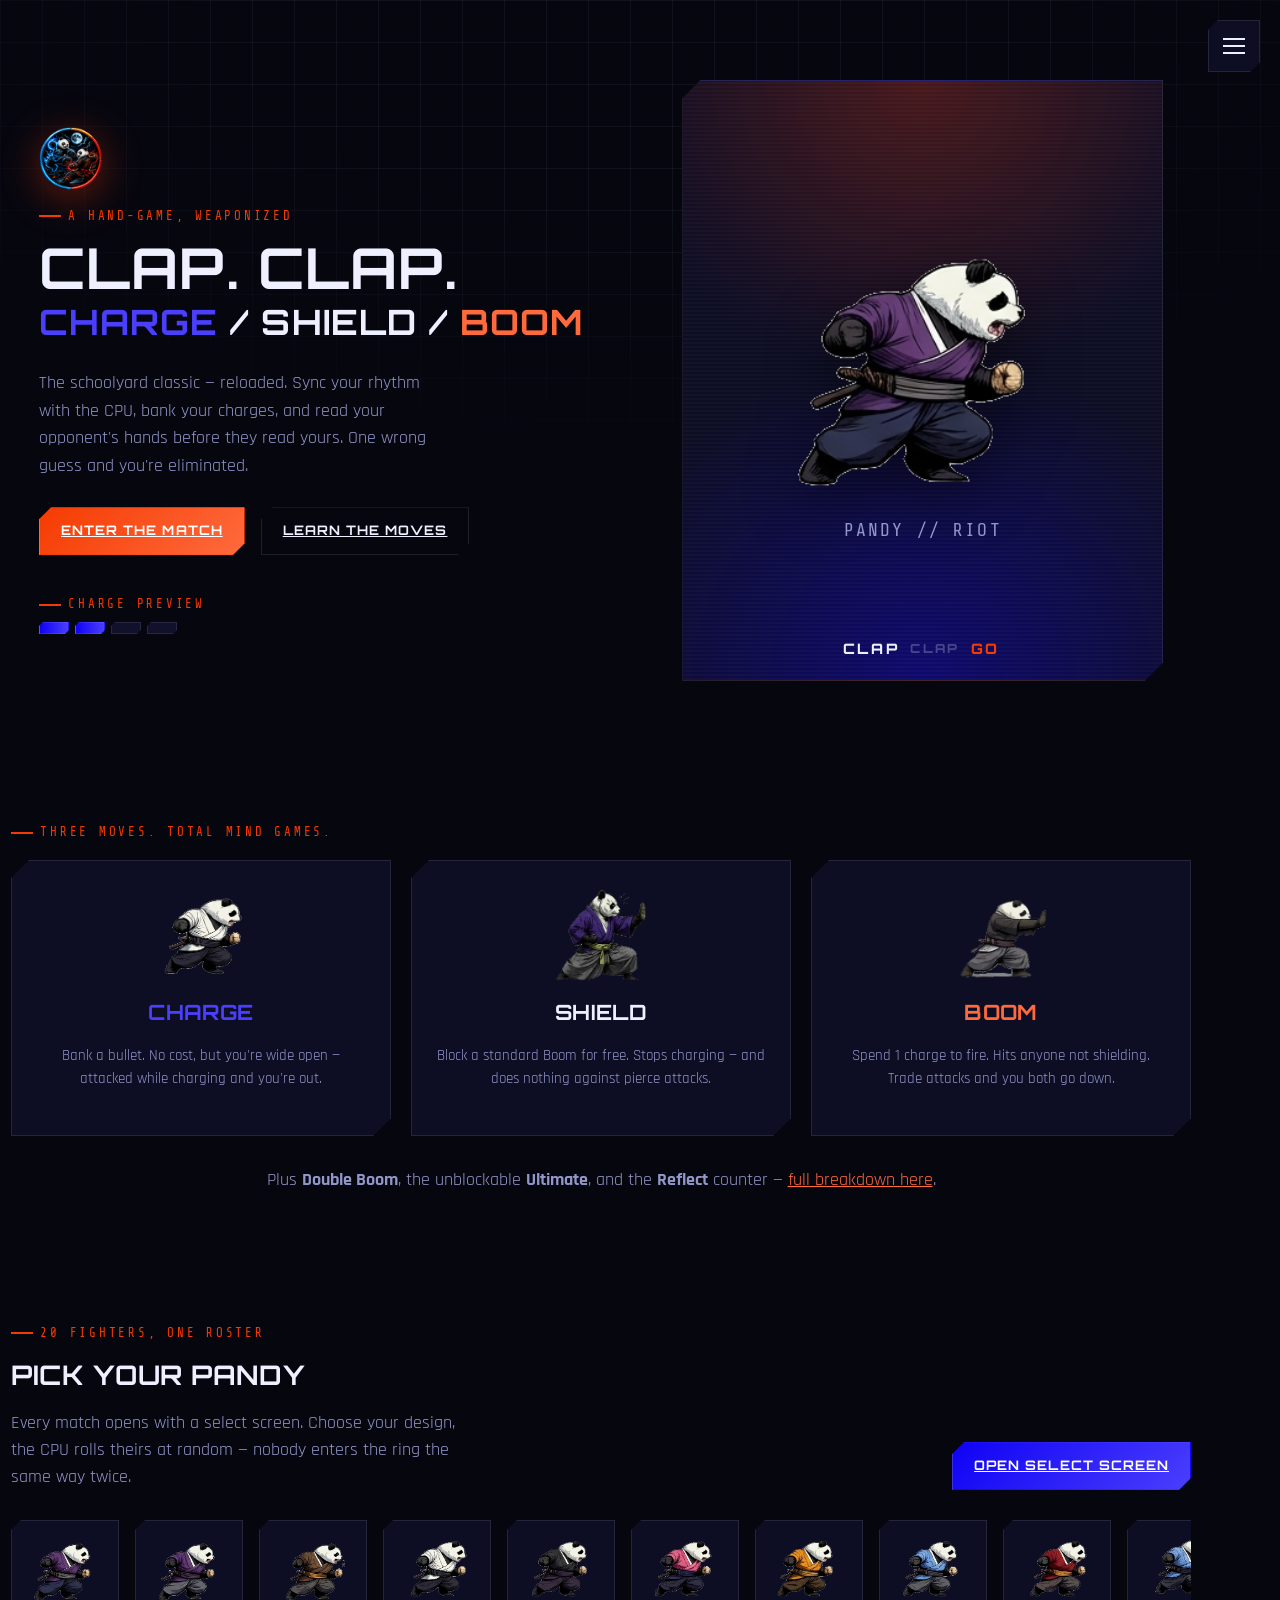
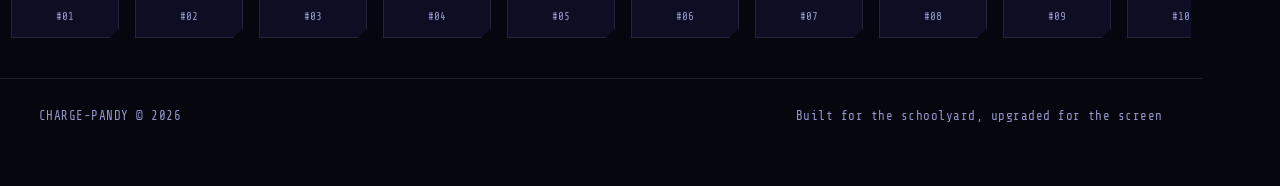
==== index.html @ 39172f1d "Initial commit" ====
<!DOCTYPE html>
<html lang="en" data-theme="dark">
<head>
<meta charset="UTF-8">
<meta name="viewport" content="width=device-width, initial-scale=1.0">
<title>Charge-Pandy — Charge. Shield. Boom.</title>
<link rel="icon" type="image/png" href="web_icon.png">
<link rel="stylesheet" href="css/base.css">
<link rel="stylesheet" href="css/home.css">
</head>
<body>

<button class="nav-toggle" aria-label="Toggle navigation"><span></span><span></span><span></span></button>
<div class="nav-scrim"></div>
<nav class="site-nav">
  <div class="brand"><img src="web_icon.png" alt="Charge-Pandy icon" class="brand-icon">CHARGE<span>-</span>PANDY</div>
  <ul>
    <li><a href="index.html" data-page="index.html">Home</a></li>
    <li><a href="play.html" data-page="play.html">Play</a></li>
    <li><a href="rules.html" data-page="rules.html">Rules</a></li>
  </ul>
  <div class="nav-foot">
    <button class="theme-toggle"><span class="t-label">Dark Mode</span><span class="dot"></span></button>
  </div>
</nav>

<div class="shell">

  <header class="hero">
    <div class="wrap hero-grid">
      <div class="hero-copy">
        <img src="web_icon.png" alt="Charge-Pandy icon" class="hero-icon">
        <p class="eyebrow">A HAND-GAME, WEAPONIZED</p>
        <h1>CLAP. CLAP.<br><span class="split"><span class="text-blue">CHARGE</span> / <span>SHIELD</span> / <span class="text-orange">BOOM</span></span></h1>
        <p class="lede">The schoolyard classic — reloaded. Sync your rhythm with the CPU, bank your charges, and read your opponent's hands before they read yours. One wrong guess and you're eliminated.</p>
        <div class="hero-actions">
          <a class="btn btn-accent" href="play.html">Enter The Match</a>
          <a class="btn btn-ghost" href="rules.html">Learn The Moves</a>
        </div>
        <div class="hero-meter">
          <span class="eyebrow" style="margin-bottom:8px">Charge preview</span>
          <div class="charge-meter" id="heroMeter">
            <div class="cell"></div><div class="cell"></div><div class="cell"></div><div class="cell"></div>
          </div>
        </div>
      </div>

      <div class="hero-stage panel" id="heroStage">
        <div class="stage-glow"></div>
        <img id="heroPortrait" src="assets/pandys/pandy1_charge.png" alt="Pandy fighter portrait" class="hero-portrait">
        <div class="stage-tag" id="heroTag">PANDY // RIOT</div>
        <div class="stage-beat" id="heroBeat">
          <span>CLAP</span><span>CLAP</span><span class="go">GO</span>
        </div>
      </div>
    </div>
  </header>

  <section class="moves wrap">
    <p class="eyebrow">Three moves. Total mind games.</p>
    <div class="move-grid">
      <article class="panel move-card" data-move="charge">
        <img src="assets/pandys/pandy4_charge.png" alt="Charge pose">
        <h3 class="text-blue">Charge</h3>
        <p>Bank a bullet. No cost, but you're wide open — attacked while charging and you're out.</p>
      </article>
      <article class="panel move-card" data-move="shield">
        <img src="assets/pandys/pandy9_shield.png" alt="Shield pose">
        <h3>Shield</h3>
        <p>Block a standard Boom for free. Stops charging — and does nothing against pierce attacks.</p>
      </article>
      <article class="panel move-card" data-move="boom">
        <img src="assets/pandys/pandy15_boom.png" alt="Boom pose">
        <h3 class="text-orange">Boom</h3>
        <p>Spend 1 charge to fire. Hits anyone not shielding. Trade attacks and you both go down.</p>
      </article>
    </div>
    <p class="center more-moves">Plus <strong>Double Boom</strong>, the unblockable <strong>Ultimate</strong>, and the <strong>Reflect</strong> counter — <a href="rules.html">full breakdown here</a>.</p>
  </section>

  <section class="roster-teaser wrap">
    <div class="rt-head">
      <div>
        <p class="eyebrow">20 fighters, one roster</p>
        <h2>Pick your Pandy</h2>
        <p class="lede">Every match opens with a select screen. Choose your design, the CPU rolls theirs at random — nobody enters the ring the same way twice.</p>
      </div>
      <a class="btn btn-primary" href="play.html">Open Select Screen</a>
    </div>
    <div class="rt-strip" id="rosterStrip" aria-hidden="true"></div>
  </section>

  <footer class="site-footer">
    <div class="wrap">
      <span>CHARGE-PANDY © 2026</span>
      <span>Built for the schoolyard, upgraded for the screen</span>
    </div>
  </footer>
</div>

<script src="js/characters.js"></script>
<script src="js/shell.js"></script>
<script src="js/home.js"></script>
</body>
</html>
---- css/base.css ----
/* =========================================================
   CHARGE-PANDY — base.css
   Design tokens + shared shell (nav, theme, HUD primitives)
   ========================================================= */

@import url('https://fonts.googleapis.com/css2?family=Orbitron:wght@600;700;800;900&family=Rajdhani:wght@400;500;600;700&family=Share+Tech+Mono&display=swap');

:root{
  /* brand */
  --blue: #0f02f5;
  --blue-soft: #4a3ffc;
  --blue-dim: #0b02b8;
  --orange: #f53b02;
  --orange-soft: #ff6a3d;
  --orange-dim: #c22e00;

  /* dark theme (default) */
  --bg: #06060f;
  --bg-alt: #0a0a1c;
  --panel: #0d0d24;
  --panel-2: #11112c;
  --ink: #eef0ff;
  --ink-dim: #9297c9;
  --line: rgba(238,240,255,0.10);
  --glow-blue: 0 0 24px rgba(15,2,245,0.55);
  --glow-orange: 0 0 24px rgba(245,59,2,0.55);
  --scrim: rgba(4,4,12,0.72);

  /* type */
  --f-display: 'Orbitron', sans-serif;
  --f-body: 'Rajdhani', sans-serif;
  --f-mono: 'Share Tech Mono', monospace;

  --nav-w: 78px;
  --nav-w-open: 300px;
}

html[data-theme="light"]{
  --bg: #eef0fb;
  --bg-alt: #e3e6f7;
  --panel: #ffffff;
  --panel-2: #f4f5ff;
  --ink: #0a0a1e;
  --ink-dim: #4a4e77;
  --line: rgba(10,10,30,0.10);
  --scrim: rgba(238,240,251,0.80);
}

*, *::before, *::after{ box-sizing: border-box; }
html{ scroll-behavior: smooth; }

body{
  margin:0;
  background: var(--bg);
  color: var(--ink);
  font-family: var(--f-body);
  font-size: 18px;
  line-height: 1.5;
  min-height: 100vh;
  transition: background .35s ease, color .35s ease;
  overflow-x: hidden;
}

/* subtle animated grid / scan backdrop, doubles as "screen" texture */
body::before{
  content:"";
  position: fixed; inset:0;
  z-index:0;
  pointer-events:none;
  background-image:
    linear-gradient(var(--line) 1px, transparent 1px),
    linear-gradient(90deg, var(--line) 1px, transparent 1px);
  background-size: 42px 42px;
  mask-image: radial-gradient(ellipse 80% 60% at 50% 0%, #000 40%, transparent 90%);
  opacity:.5;
}

h1,h2,h3,h4{
  font-family: var(--f-display);
  margin: 0 0 .5em;
  letter-spacing: .02em;
  text-transform: uppercase;
}

a{ color: inherit; }
img{ max-width:100%; display:block; }
button{ font-family: inherit; }

::selection{ background: var(--orange); color:#fff; }

/* focus visibility */
a:focus-visible, button:focus-visible, [tabindex]:focus-visible{
  outline: 2px solid var(--orange);
  outline-offset: 3px;
}

/* ---------- layout shell ---------- */
.shell{
  position: relative;
  z-index: 1;
  min-height:100vh;
  margin-right: var(--nav-w);
  transition: margin-right .35s cubic-bezier(.6,0,.2,1);
}
body.nav-open .shell{ margin-right: var(--nav-w-open); }

.wrap{
  max-width: 1180px;
  margin: 0 auto;
  padding: 0 28px;
}

/* ---------- angular panel primitive ---------- */
.panel{
  background: var(--panel);
  border: 1px solid var(--line);
  clip-path: polygon(18px 0, 100% 0, 100% calc(100% - 18px), calc(100% - 18px) 100%, 0 100%, 0 18px);
  position: relative;
}
.panel-sm{
  clip-path: polygon(10px 0, 100% 0, 100% calc(100% - 10px), calc(100% - 10px) 100%, 0 100%, 0 10px);
}

/* ---------- buttons ---------- */
.btn{
  display:inline-flex;
  align-items:center;
  gap:.6em;
  justify-content:center;
  font-family: var(--f-display);
  font-weight:700;
  font-size: .82rem;
  letter-spacing: .08em;
  text-transform: uppercase;
  color: var(--ink);
  background: var(--panel-2);
  border: 1px solid var(--line);
  padding: 1em 1.6em;
  cursor: pointer;
  clip-path: polygon(12px 0, 100% 0, 100% calc(100% - 12px), calc(100% - 12px) 100%, 0 100%, 0 12px);
  transition: transform .18s ease, box-shadow .18s ease, background .18s ease, color .18s ease;
  position: relative;
}
.btn:hover{ transform: translateY(-2px); }
.btn:active{ transform: translateY(0); }

.btn-primary{
  background: linear-gradient(135deg, var(--blue), var(--blue-soft));
  color:#fff;
  border-color: transparent;
  box-shadow: var(--glow-blue);
}
.btn-primary:hover{ box-shadow: 0 0 34px rgba(15,2,245,.75); }

.btn-accent{
  background: linear-gradient(135deg, var(--orange), var(--orange-soft));
  color:#fff;
  border-color: transparent;
  box-shadow: var(--glow-orange);
}
.btn-accent:hover{ box-shadow: 0 0 34px rgba(245,59,2,.75); }

.btn-ghost{ background: transparent; }
.btn:disabled{ opacity:.35; cursor:not-allowed; transform:none !important; box-shadow:none !important; }

/* ---------- eyebrow / labels ---------- */
.eyebrow{
  font-family: var(--f-mono);
  font-size: .78rem;
  letter-spacing: .22em;
  text-transform: uppercase;
  color: var(--orange);
  display:flex;
  align-items:center;
  gap:.6em;
}
.eyebrow::before{
  content:"";
  width: 22px; height: 2px;
  background: var(--orange);
}

/* ================= NAV (right side, hamburger) ================= */
.nav-toggle{
  position: fixed;
  top: 20px; right: 20px;
  z-index: 60;
  width: 52px; height: 52px;
  background: var(--panel);
  border: 1px solid var(--line);
  clip-path: polygon(10px 0, 100% 0, 100% calc(100% - 10px), calc(100% - 10px) 100%, 0 100%, 0 10px);
  display:flex; align-items:center; justify-content:center;
  cursor:pointer;
  flex-direction: column;
  gap: 5px;
}
.nav-toggle span{
  width: 22px; height: 2px; background: var(--ink);
  transition: transform .3s ease, opacity .3s ease, background .3s ease;
}
body.nav-open .nav-toggle span:nth-child(1){ transform: translateY(7px) rotate(45deg); background: var(--orange); }
body.nav-open .nav-toggle span:nth-child(2){ opacity:0; }
body.nav-open .nav-toggle span:nth-child(3){ transform: translateY(-7px) rotate(-45deg); background: var(--orange); }

.site-nav{
  position: fixed;
  top:0; right:0; bottom:0;
  width: var(--nav-w-open);
  max-width: 82vw;
  background: var(--panel);
  border-left: 1px solid var(--line);
  transform: translateX(100%);
  transition: transform .4s cubic-bezier(.6,0,.2,1);
  z-index: 55;
  display:flex; flex-direction:column;
  padding: 96px 32px 32px;
}
body.nav-open .site-nav{ transform: translateX(0); }

.site-nav .brand{
    font-family: var(--f-display);
    font-weight: 900;
    font-size: 1.15rem;
    margin-bottom: 40px;
    line-height:1.1;
    display:flex; align-items:center; gap:10px;
  }
  .site-nav .brand .brand-icon{
    width:32px; height:32px; object-fit:contain;
  }
.site-nav .brand span{ color: var(--orange); }

.site-nav ul{ list-style:none; margin:0; padding:0; display:flex; flex-direction:column; gap:6px; }
.site-nav a{
  display:block;
  font-family: var(--f-display);
  font-weight:700;
  font-size: 1rem;
  letter-spacing:.06em;
  text-transform: uppercase;
  text-decoration:none;
  padding: 14px 6px;
  border-bottom: 1px solid var(--line);
  color: var(--ink-dim);
  transition: color .2s ease, padding-left .2s ease;
}
.site-nav a:hover, .site-nav a.active{
  color: var(--ink);
  padding-left: 14px;
  border-image: linear-gradient(90deg, var(--blue), var(--orange)) 1;
}
.site-nav a.active{ color: var(--orange); }

.site-nav .nav-foot{
  margin-top: auto;
  display:flex;
  align-items:center;
  justify-content: space-between;
  gap: 12px;
}

.theme-toggle{
  width: 100%;
  display:flex; align-items:center; justify-content:space-between;
  background: var(--panel-2);
  border: 1px solid var(--line);
  padding: 10px 14px;
  cursor:pointer;
  clip-path: polygon(8px 0, 100% 0, 100% calc(100% - 8px), calc(100% - 8px) 100%, 0 100%, 0 8px);
  color: var(--ink);
  font-family: var(--f-mono);
  font-size: .8rem;
  letter-spacing:.08em;
  text-transform: uppercase;
}
.theme-toggle .dot{
  width: 14px; height:14px; border-radius:50%;
  background: linear-gradient(135deg, var(--orange), var(--blue));
  box-shadow: 0 0 10px rgba(245,59,2,.6);
}

.nav-scrim{
  position: fixed; inset:0;
  background: var(--scrim);
  backdrop-filter: blur(2px);
  z-index: 50;
  opacity:0; pointer-events:none;
  transition: opacity .35s ease;
}
body.nav-open .nav-scrim{ opacity:1; pointer-events:auto; }

/* ---------- footer ---------- */
.site-footer{
  border-top: 1px solid var(--line);
  padding: 28px 0 60px;
  color: var(--ink-dim);
  font-family: var(--f-mono);
  font-size: .78rem;
  letter-spacing: .04em;
}
.site-footer .wrap{ display:flex; justify-content:space-between; flex-wrap:wrap; gap:10px; }

/* ---------- HUD charge meter (signature element) ---------- */
.charge-meter{
  display:flex; gap:6px;
}
.charge-meter .cell{
  width: 30px; height: 12px;
  background: var(--panel-2);
  border: 1px solid var(--line);
  clip-path: polygon(4px 0, 100% 0, 100% calc(100% - 4px), calc(100% - 4px) 100%, 0 100%, 0 4px);
  transition: background .25s ease, box-shadow .25s ease;
}
.charge-meter .cell.filled{
  background: linear-gradient(90deg, var(--blue), var(--blue-soft));
  box-shadow: 0 0 10px rgba(15,2,245,.7);
}

/* ---------- utility ---------- */
.text-blue{ color: var(--blue-soft); }
.text-orange{ color: var(--orange-soft); }
.center{ text-align:center; }
.sr-only{
  position:absolute; width:1px; height:1px; overflow:hidden;
  clip:rect(0 0 0 0); white-space:nowrap; border:0; padding:0; margin:-1px;
}

@media (max-width: 720px){
  body{ font-size: 16.5px; }
  .site-nav{ width: 86vw; padding-top: 88px; }
}

@media (prefers-reduced-motion: reduce){
  *{ animation-duration: .001ms !important; animation-iteration-count: 1 !important; transition-duration: .001ms !important; }
}
---- css/home.css ----
/* ================= HOME PAGE ================= */

.hero{ padding: 80px 0 70px; position:relative; }
  .hero-icon{
    width: 64px; height: 64px; object-fit: contain;
    margin-bottom: 16px;
    filter: drop-shadow(0 8px 20px rgba(245,59,2,.4));
  }
.hero-grid{
  display:grid;
  grid-template-columns: 1.1fr .9fr;
  gap: 56px;
  align-items:center;
}

.hero h1{
  font-size: clamp(2.1rem, 4.4vw, 3.6rem);
  line-height: 1.05;
  margin-bottom: .5em;
}
.hero h1 .split{ display:block; margin-top:.2em; font-size:.62em; letter-spacing:.03em; }

.hero .lede{
  color: var(--ink-dim);
  font-size: 1.15rem;
  max-width: 46ch;
  margin: 0 0 28px;
}

.hero-actions{ display:flex; gap:16px; flex-wrap:wrap; margin-bottom: 40px; }

.hero-meter{ display:flex; flex-direction:column; }

.hero-stage{
  aspect-ratio: 4/5;
  display:flex;
  flex-direction:column;
  align-items:center;
  justify-content:center;
  padding: 30px;
  position:relative;
  overflow:hidden;
  background:
    radial-gradient(120% 90% at 50% 100%, rgba(15,2,245,.35), transparent 60%),
    radial-gradient(120% 90% at 50% 0%, rgba(245,59,2,.25), transparent 55%),
    var(--panel);
}
.stage-glow{
  position:absolute; inset:0;
  background: repeating-linear-gradient(0deg, rgba(255,255,255,.025) 0 2px, transparent 2px 4px);
  pointer-events:none;
}
.hero-portrait{
  width: 62%;
  max-width: 260px;
  filter: drop-shadow(0 18px 30px rgba(0,0,0,.45));
  animation: floaty 4.5s ease-in-out infinite;
  z-index:2;
}
@keyframes floaty{
  0%,100%{ transform: translateY(0); }
  50%{ transform: translateY(-10px); }
}
.stage-tag{
  font-family: var(--f-mono);
  letter-spacing: .12em;
  color: var(--ink-dim);
  margin-top: 18px;
  z-index:2;
}
.stage-beat{
  position:absolute;
  bottom: 22px; left:0; right:0;
  display:flex; justify-content:center; gap:14px;
  font-family: var(--f-display);
  font-weight:800;
  font-size: .78rem;
  letter-spacing:.18em;
  z-index:2;
}
.stage-beat span{
  opacity:.25;
  transition: opacity .2s ease, color .2s ease, transform .2s ease;
}
.stage-beat span.active{ opacity:1; color: var(--blue-soft); transform: scale(1.15); }
.stage-beat span.go.active{ color: var(--orange); }

/* moves */
.moves{ padding: 60px 0 30px; }
.moves > .eyebrow{ margin-bottom: 18px; }
.move-grid{
  display:grid;
  grid-template-columns: repeat(3, 1fr);
  gap: 20px;
}
.move-card{
  padding: 26px 22px 30px;
  text-align:center;
  transition: transform .25s ease, box-shadow .25s ease;
}
.move-card:hover{ transform: translateY(-6px); box-shadow: 0 20px 40px rgba(0,0,0,.35); }
.move-card img{
  width: 96px; height:96px; object-fit:contain; margin: 0 auto 14px;
}
.move-card p{ color: var(--ink-dim); font-size: .96rem; }
.more-moves{ margin-top: 30px; color: var(--ink-dim); }
.more-moves a{ color: var(--orange-soft); text-decoration: underline; }

/* roster teaser */
.roster-teaser{ padding: 70px 0 30px; }
.rt-head{
  display:flex;
  justify-content: space-between;
  align-items:flex-end;
  gap: 30px;
  flex-wrap:wrap;
  margin-bottom: 30px;
}
.rt-head .lede{ color: var(--ink-dim); max-width: 52ch; margin:.4em 0 0; }

.rt-strip{
  display:flex;
  gap: 16px;
  overflow-x: auto;
  padding-bottom: 10px;
  scrollbar-width: thin;
}
.rt-strip .rt-card{
  flex: 0 0 auto;
  width: 108px;
  background: var(--panel);
  border: 1px solid var(--line);
  clip-path: polygon(10px 0, 100% 0, 100% calc(100% - 10px), calc(100% - 10px) 100%, 0 100%, 0 10px);
  padding: 12px 10px;
  text-align:center;
}
.rt-strip img{ width: 70px; height:70px; object-fit:contain; margin: 0 auto 6px; }
.rt-strip .rt-tag{ font-family: var(--f-mono); font-size:.68rem; color: var(--ink-dim); }

@media (max-width: 900px){
  .hero-grid{ grid-template-columns: 1fr; }
  .hero{ padding-top: 100px; }
  .move-grid{ grid-template-columns: 1fr; }
}
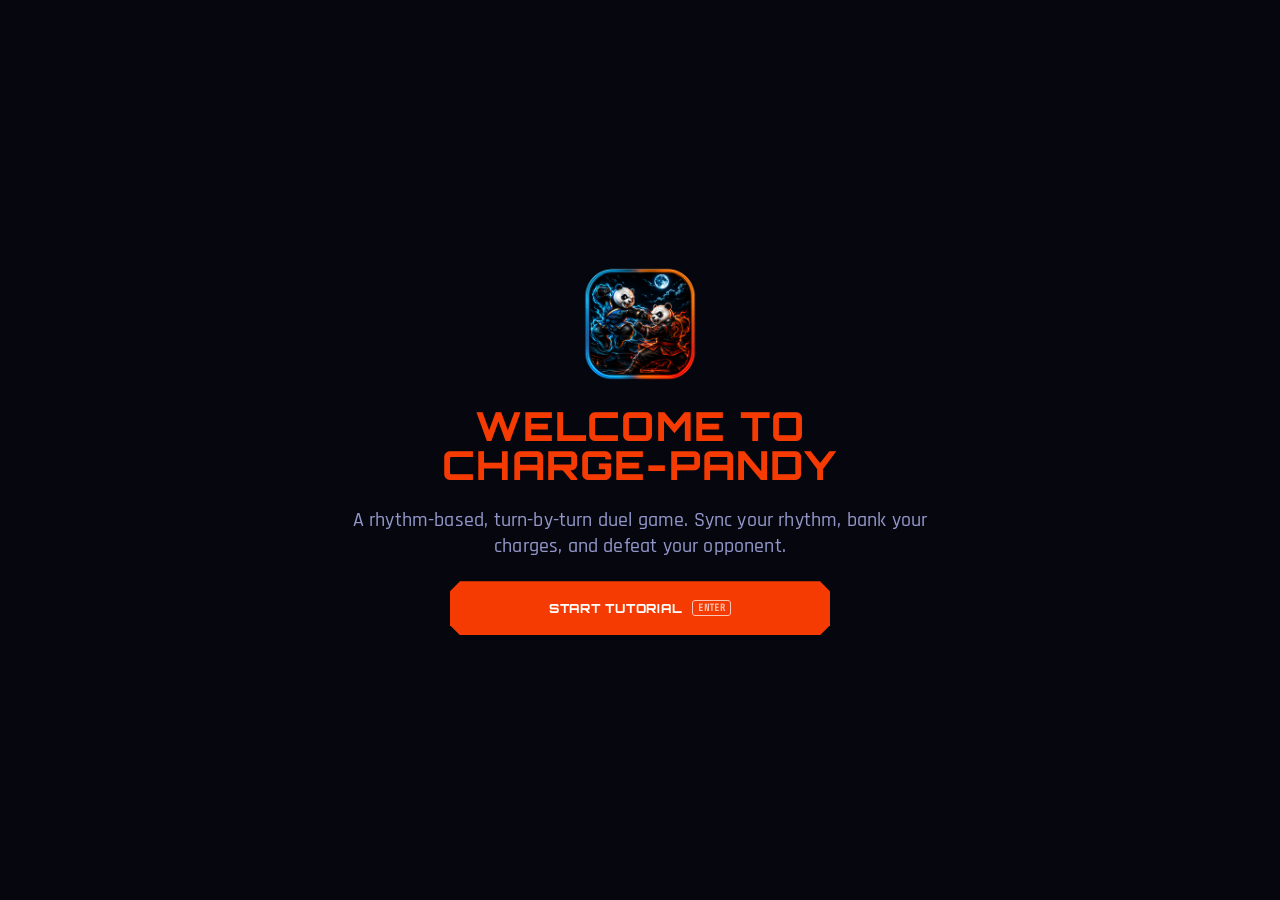
==== commit 71cb345e: "New UI, gamification, and new sound functionalities :)" ====
--- a/index.html
+++ b/index.html
@@ -2,104 +2,63 @@
 <html lang="en" data-theme="dark">
 <head>
 <meta charset="UTF-8">
-<meta name="viewport" content="width=device-width, initial-scale=1.0">
-<title>Charge-Pandy — Charge. Shield. Boom.</title>
-<link rel="icon" type="image/png" href="web_icon.png">
-<link rel="stylesheet" href="css/base.css">
-<link rel="stylesheet" href="css/home.css">
+<meta name="viewport" content="width=device-width, initial-scale=1, viewport-fit=cover">
+<title>Charge-Pandy - Home</title>
+<meta name="description" content="Charge-Pandy - a rhythm-based Charge / Shield / Boom duel game.">
+<meta name="theme-color" content="#06060F">
+<link rel="icon" type="image/png" href="assets/app_icon.png">
+<link rel="preconnect" href="https://fonts.googleapis.com">
+<link rel="preconnect" href="https://fonts.gstatic.com" crossorigin>
+<link href="https://fonts.googleapis.com/css2?family=Orbitron:wght@800&family=Rajdhani:wght@500;700&family=Share+Tech+Mono&display=swap" rel="stylesheet">
+<script>try{document.documentElement.setAttribute('data-theme',localStorage.getItem('cp_theme')||'dark')}catch(e){}</script>
+<link rel="stylesheet" href="css/style.css">
 </head>
-<body>
+<body data-page="home">
+<div class="shell">
+  <main class="main">
+    <div class="wrap">
 
-<button class="nav-toggle" aria-label="Toggle navigation"><span></span><span></span><span></span></button>
-<div class="nav-scrim"></div>
-<nav class="site-nav">
-  <div class="brand"><img src="web_icon.png" alt="Charge-Pandy icon" class="brand-icon">CHARGE<span>-</span>PANDY</div>
-  <ul>
-    <li><a href="index.html" data-page="index.html">Home</a></li>
-    <li><a href="play.html" data-page="play.html">Play</a></li>
-    <li><a href="rules.html" data-page="rules.html">Rules</a></li>
-  </ul>
-  <div class="nav-foot">
-    <button class="theme-toggle"><span class="t-label">Dark Mode</span><span class="dot"></span></button>
-  </div>
-</nav>
-
-<div class="shell">
-
-  <header class="hero">
-    <div class="wrap hero-grid">
-      <div class="hero-copy">
-        <img src="web_icon.png" alt="Charge-Pandy icon" class="hero-icon">
-        <p class="eyebrow">A HAND-GAME, WEAPONIZED</p>
-        <h1>CLAP. CLAP.<br><span class="split"><span class="text-blue">CHARGE</span> / <span>SHIELD</span> / <span class="text-orange">BOOM</span></span></h1>
-        <p class="lede">The schoolyard classic — reloaded. Sync your rhythm with the CPU, bank your charges, and read your opponent's hands before they read yours. One wrong guess and you're eliminated.</p>
-        <div class="hero-actions">
-          <a class="btn btn-accent" href="play.html">Enter The Match</a>
-          <a class="btn btn-ghost" href="rules.html">Learn The Moves</a>
-        </div>
-        <div class="hero-meter">
-          <span class="eyebrow" style="margin-bottom:8px">Charge preview</span>
-          <div class="charge-meter" id="heroMeter">
-            <div class="cell"></div><div class="cell"></div><div class="cell"></div><div class="cell"></div>
+      <section class="hero cut lg">
+        <div class="hero-copy">
+          <div class="eyebrow">A hand-game, weaponized</div>
+          <h1>Clap. Clap.<br>Charge / Shield / Boom</h1>
+          <p>The schoolyard classic &mdash; reloaded. Sync your rhythm with the CPU, bank your charges, and read your opponent's hands before they read yours. One wrong guess and you're eliminated.</p>
+          <div class="hero-actions">
+            <a class="btn" id="btnEnter" href="play.html">Enter The Match <span class="kbd">Enter</span></a>
+            <a class="btn ghost" id="btnLearn" href="rules.html">Learn The Moves <span class="kbd">L</span></a>
           </div>
         </div>
+        <aside class="hero-side">
+          <img class="logo" src="assets/app_icon.png" alt="Charge-Pandy">
+          <div class="stat"><div class="v" id="statPlayed">0</div><div class="l">Matches Played</div></div>
+          <div class="stat"><div class="v orange" id="statWon">0</div><div class="l">Matches Won</div></div>
+        </aside>
+      </section>
+
+      <div class="section-title">
+        <h2>Pick Your Pandy</h2>
+        <p>Every match opens with a select screen. Choose your design, the CPU rolls theirs at random &mdash; nobody enters the ring the same way twice.</p>
       </div>
+      <div class="roster" id="roster"></div>
 
-      <div class="hero-stage panel" id="heroStage">
-        <div class="stage-glow"></div>
-        <img id="heroPortrait" src="assets/pandys/pandy1_charge.png" alt="Pandy fighter portrait" class="hero-portrait">
-        <div class="stage-tag" id="heroTag">PANDY // RIOT</div>
-        <div class="stage-beat" id="heroBeat">
-          <span>CLAP</span><span>CLAP</span><span class="go">GO</span>
-        </div>
-      </div>
     </div>
-  </header>
-
-  <section class="moves wrap">
-    <p class="eyebrow">Three moves. Total mind games.</p>
-    <div class="move-grid">
-      <article class="panel move-card" data-move="charge">
-        <img src="assets/pandys/pandy4_charge.png" alt="Charge pose">
-        <h3 class="text-blue">Charge</h3>
-        <p>Bank a bullet. No cost, but you're wide open — attacked while charging and you're out.</p>
-      </article>
-      <article class="panel move-card" data-move="shield">
-        <img src="assets/pandys/pandy9_shield.png" alt="Shield pose">
-        <h3>Shield</h3>
-        <p>Block a standard Boom for free. Stops charging — and does nothing against pierce attacks.</p>
-      </article>
-      <article class="panel move-card" data-move="boom">
-        <img src="assets/pandys/pandy15_boom.png" alt="Boom pose">
-        <h3 class="text-orange">Boom</h3>
-        <p>Spend 1 charge to fire. Hits anyone not shielding. Trade attacks and you both go down.</p>
-      </article>
-    </div>
-    <p class="center more-moves">Plus <strong>Double Boom</strong>, the unblockable <strong>Ultimate</strong>, and the <strong>Reflect</strong> counter — <a href="rules.html">full breakdown here</a>.</p>
-  </section>
-
-  <section class="roster-teaser wrap">
-    <div class="rt-head">
-      <div>
-        <p class="eyebrow">20 fighters, one roster</p>
-        <h2>Pick your Pandy</h2>
-        <p class="lede">Every match opens with a select screen. Choose your design, the CPU rolls theirs at random — nobody enters the ring the same way twice.</p>
-      </div>
-      <a class="btn btn-primary" href="play.html">Open Select Screen</a>
-    </div>
-    <div class="rt-strip" id="rosterStrip" aria-hidden="true"></div>
-  </section>
-
-  <footer class="site-footer">
-    <div class="wrap">
-      <span>CHARGE-PANDY © 2026</span>
-      <span>Built for the schoolyard, upgraded for the screen</span>
-    </div>
-  </footer>
+  </main>
 </div>
 
-<script src="js/characters.js"></script>
-<script src="js/shell.js"></script>
+<div class="intro" id="intro" hidden>
+  <div class="box">
+    <img src="assets/app_icon.png" alt="">
+    <h1>Welcome to<br>Charge-Pandy</h1>
+    <p>A rhythm-based, turn-by-turn duel game. Sync your rhythm, bank your charges, and defeat your opponent.</p>
+    <button class="btn" id="btnStart" data-keepfocus>Start Tutorial <span class="kbd">Enter</span></button>
+  </div>
+</div>
+
+<script src="js/seed.js"></script>
+<script src="js/sound.js"></script>
+<script src="js/store.js"></script>
+<script src="js/engine.js"></script>
+<script src="js/app.js"></script>
 <script src="js/home.js"></script>
 </body>
 </html>
--- a/css/style.css
+++ b/css/style.css
@@ -0,0 +1,529 @@
+/* ==========================================================================
+   Charge-Pandy - website
+   Same palette / fonts / cut-corner look as the Android + Flutter apps,
+   laid out as a content area with a RIGHT sidebar for navigation.
+   ========================================================================== */
+
+:root {
+  --blue: #0F02F5;
+  --blue-soft: #4A3FFC;
+  --blue-dim: #0B02B8;
+  --orange: #F53B02;
+  --orange-soft: #FF6A3D;
+  --orange-dim: #C22E00;
+  --white: #FFFFFF;
+  --success: #4CAF50;
+  --life-lost: rgba(255, 255, 255, .2);
+
+  --bg: #06060F;
+  --bg-alt: #0A0A1C;
+  --panel: #0D0D24;
+  --panel-2: #11112C;
+  --ink: #EEF0FF;
+  --ink-dim: #9297C9;
+  --line: rgba(238, 240, 255, .10);
+  --scrim: rgba(4, 4, 12, .72);
+
+  --font-display: 'Orbitron', 'Segoe UI', system-ui, sans-serif;
+  --font-body: 'Rajdhani', 'Segoe UI', system-ui, sans-serif;
+  --font-mono: 'Share Tech Mono', Consolas, 'Courier New', monospace;
+
+  --sidebar-w: 288px;
+}
+
+[data-theme="light"] {
+  --bg: #EEF0FB;
+  --bg-alt: #E3E6F7;
+  --panel: #FFFFFF;
+  --panel-2: #F4F5FF;
+  --ink: #0A0A1E;
+  --ink-dim: #4A4E77;
+  --line: rgba(10, 10, 30, .10);
+  --scrim: rgba(238, 240, 251, .80);
+}
+
+* { box-sizing: border-box; }
+html, body { margin: 0; min-height: 100%; }
+body {
+  background: var(--bg);
+  color: var(--ink);
+  font-family: var(--font-body);
+  font-weight: 500;
+  font-size: 17px;
+  line-height: 1.3;
+  letter-spacing: .01em;
+  -webkit-font-smoothing: antialiased;
+}
+img { display: block; max-width: 100%; user-select: none; -webkit-user-drag: none; }
+button { font: inherit; color: inherit; }
+a { color: inherit; text-decoration: none; }
+[hidden] { display: none !important; }
+
+h1, h2, h3, h4, .display {
+  font-family: var(--font-display);
+  font-weight: 800;
+  text-transform: uppercase;
+  letter-spacing: .03em;
+  margin: 0;
+  line-height: 1.15;
+}
+.mono { font-family: var(--font-mono); letter-spacing: .06em; }
+.eyebrow {
+  font-family: var(--font-mono);
+  color: var(--orange);
+  font-size: 12px;
+  letter-spacing: .18em;
+  text-transform: uppercase;
+}
+.dim { color: var(--ink-dim); }
+
+/* ---------- cut-corner panels (BeveledRectangle look) ---------- */
+.cut {
+  --c: 12px;
+  --bw: 1px;
+  --bc: var(--line);
+  --fill: var(--panel);
+  position: relative;
+  isolation: isolate;
+  background: var(--bc);
+  clip-path: polygon(
+    var(--c) 0, calc(100% - var(--c)) 0, 100% var(--c), 100% calc(100% - var(--c)),
+    calc(100% - var(--c)) 100%, var(--c) 100%, 0 calc(100% - var(--c)), 0 var(--c));
+}
+.cut::before {
+  content: "";
+  position: absolute;
+  inset: var(--bw);
+  z-index: -1;
+  background: var(--fill);
+  --ci: calc(var(--c) - var(--bw) * .586);
+  clip-path: polygon(
+    var(--ci) 0, calc(100% - var(--ci)) 0, 100% var(--ci), 100% calc(100% - var(--ci)),
+    calc(100% - var(--ci)) 100%, var(--ci) 100%, 0 calc(100% - var(--ci)), 0 var(--ci));
+}
+.cut.lg { --c: 16px; }
+.cut.sm { --c: 6px; }
+.cut.alt { --fill: var(--panel-2); }
+.pad { padding: 18px; }
+.pad-lg { padding: 24px; }
+
+/* ---------- buttons ---------- */
+.btn {
+  --c: 10px;
+  display: inline-flex;
+  align-items: center;
+  justify-content: center;
+  gap: 10px;
+  width: 100%;
+  height: 54px;
+  padding: 0 18px;
+  border: 0;
+  cursor: pointer;
+  font-family: var(--font-display);
+  font-weight: 800;
+  font-size: 12.5px;
+  letter-spacing: .06em;
+  text-transform: uppercase;
+  color: var(--white);
+  background: var(--orange);
+  clip-path: polygon(
+    var(--c) 0, calc(100% - var(--c)) 0, 100% var(--c), 100% calc(100% - var(--c)),
+    calc(100% - var(--c)) 100%, var(--c) 100%, 0 calc(100% - var(--c)), 0 var(--c));
+  transition: filter .12s ease, transform .08s ease;
+}
+.btn:hover { filter: brightness(1.14); }
+.btn:active { transform: translateY(1px); }
+.btn:focus-visible { outline: none; box-shadow: inset 0 0 0 3px var(--blue-soft); }
+.btn.primary { background: var(--blue); }
+.btn.ghost {
+  background: transparent;
+  color: var(--ink);
+  box-shadow: inset 0 0 0 1.5px var(--line);
+}
+.btn.ghost:hover { background: var(--line); filter: none; }
+.btn.ghost.orange { color: var(--orange); box-shadow: inset 0 0 0 1.5px var(--orange); }
+.btn.slim { height: 42px; font-size: 11.5px; }
+.btn[disabled] { opacity: .4; cursor: not-allowed; filter: none; }
+.btn .kbd { color: inherit; }
+
+.kbd {
+  display: inline-block;
+  font-family: var(--font-mono);
+  font-size: 10px;
+  line-height: 1.2;
+  padding: 1px 5px;
+  border: 1px solid currentColor;
+  border-radius: 3px;
+  opacity: .7;
+  letter-spacing: .04em;
+  white-space: nowrap;
+}
+
+/* ---------- shell: content + RIGHT sidebar ---------- */
+.shell { min-height: 100vh; padding-right: var(--sidebar-w); }
+.main { min-width: 0; padding: 36px 40px 56px; }
+.main > .wrap { max-width: 1080px; margin: 0 auto; }
+
+.sidebar {
+  position: fixed;
+  top: 0; right: 0; bottom: 0;
+  width: var(--sidebar-w);
+  z-index: 40;
+  display: flex;
+  flex-direction: column;
+  background: var(--panel);
+  border-left: 1px solid var(--line);
+  overflow-y: auto;
+}
+.sb-brand {
+  display: flex; align-items: center; gap: 12px;
+  padding: 22px 22px 18px;
+  border-bottom: 1px solid var(--line);
+}
+.sb-brand img { width: 44px; height: 44px; }
+.sb-brand .name { font-family: var(--font-display); font-weight: 800; font-size: 14px; letter-spacing: .05em; }
+.sb-brand .sub { font-family: var(--font-mono); font-size: 10px; letter-spacing: .16em; color: var(--ink-dim); margin-top: 3px; }
+
+.sb-level { padding: 16px 22px; border-bottom: 1px solid var(--line); }
+.sb-level .row { display: flex; justify-content: space-between; align-items: baseline; }
+.sb-level .lv { font-family: var(--font-display); font-weight: 800; font-size: 13px; }
+.sb-level .xp { font-family: var(--font-mono); font-size: 11px; color: var(--ink-dim); }
+.bar { height: 6px; margin-top: 9px; background: var(--line); border-radius: 3px; overflow: hidden; }
+.bar > i { display: block; height: 100%; background: var(--orange); border-radius: 3px; }
+.bar.done > i { background: var(--success); }
+
+.sb-nav { padding: 14px 0; flex: 1; }
+.sb-label { padding: 6px 22px; font-family: var(--font-mono); font-size: 10px; letter-spacing: .2em; color: var(--ink-dim); text-transform: uppercase; }
+.sb-link {
+  position: relative;
+  display: flex; align-items: center; gap: 14px;
+  padding: 14px 22px;
+  font-family: var(--font-display); font-weight: 800; font-size: 13px; letter-spacing: .06em; text-transform: uppercase;
+  color: var(--ink-dim);
+  transition: background .12s, color .12s;
+}
+.sb-link svg { width: 20px; height: 20px; flex: none; fill: none; stroke: currentColor; stroke-width: 1.8; stroke-linecap: round; stroke-linejoin: round; }
+.sb-link .kbd { margin-left: auto; }
+.sb-link:hover { background: var(--line); color: var(--ink); }
+.sb-link.active { color: var(--orange); background: linear-gradient(270deg, rgba(245, 59, 2, .14), transparent); }
+.sb-link.active::after { content: ""; position: absolute; right: 0; top: 0; bottom: 0; width: 4px; background: var(--orange); }
+
+.sb-tools { padding: 10px 22px 22px; border-top: 1px solid var(--line); display: grid; gap: 8px; }
+.sb-tool {
+  display: flex; align-items: center; gap: 12px;
+  width: 100%; padding: 10px 12px;
+  background: transparent; border: 1px solid var(--line); border-radius: 4px;
+  font-family: var(--font-display); font-weight: 800; font-size: 11px; letter-spacing: .05em; text-transform: uppercase;
+  color: var(--ink); cursor: pointer; text-align: left;
+}
+.sb-tool:hover { background: var(--line); }
+.sb-tool svg { width: 18px; height: 18px; fill: none; stroke: currentColor; stroke-width: 1.8; stroke-linecap: round; stroke-linejoin: round; flex: none; }
+.sb-tool .kbd { margin-left: auto; }
+.sb-tool.muted svg { color: var(--orange); }
+.sb-volume { display: flex; align-items: center; gap: 10px; }
+.sb-volume .sb-tool { width: auto; padding: 10px; }
+input[type="range"] { -webkit-appearance: none; appearance: none; flex: 1; height: 20px; background: transparent; cursor: pointer; min-width: 0; }
+input[type="range"]::-webkit-slider-runnable-track { height: 3px; background: var(--line); border-radius: 2px; }
+input[type="range"]::-moz-range-track { height: 3px; background: var(--line); border-radius: 2px; }
+input[type="range"]::-webkit-slider-thumb { -webkit-appearance: none; width: 14px; height: 14px; border-radius: 50%; background: var(--orange); margin-top: -5.5px; border: 0; }
+input[type="range"]::-moz-range-thumb { width: 14px; height: 14px; border-radius: 50%; background: var(--orange); border: 0; }
+input[type="range"]:focus-visible { outline: 2px solid var(--blue-soft); outline-offset: 2px; }
+
+.menu-btn {
+  display: none;
+  position: fixed; top: 14px; right: 14px; z-index: 50;
+  width: 46px; height: 46px; border: 1px solid var(--line); border-radius: 6px;
+  background: var(--panel); cursor: pointer; align-items: center; justify-content: center;
+}
+.menu-btn svg { width: 22px; height: 22px; stroke: var(--ink); fill: none; stroke-width: 2; stroke-linecap: round; }
+.drawer-scrim { display: none; position: fixed; inset: 0; z-index: 39; background: var(--scrim); }
+
+@media (max-width: 960px) {
+  .shell { padding-right: 0; }
+  .main { padding: 76px 18px 48px; }
+  .sidebar { transform: translateX(100%); transition: transform .22s ease; box-shadow: -12px 0 40px rgba(0, 0, 0, .35); }
+  body.drawer-open .sidebar { transform: translateX(0); }
+  body.drawer-open .drawer-scrim { display: block; }
+  .menu-btn { display: flex; }
+}
+
+/* ---------- page header ---------- */
+.page-head { margin-bottom: 26px; }
+.page-head h1 { font-size: 28px; margin-top: 6px; }
+.page-head p { margin: 10px 0 0; color: var(--ink-dim); font-size: 17px; max-width: 70ch; }
+
+/* ---------- intro overlay ---------- */
+.intro {
+  position: fixed; inset: 0; z-index: 100;
+  display: flex; align-items: center; justify-content: center;
+  background: var(--bg);
+  padding: 24px;
+}
+.intro .box { max-width: 620px; text-align: center; display: grid; gap: 22px; justify-items: center; }
+.intro img { width: 120px; height: 120px; }
+.intro h1 { color: var(--orange); font-size: 40px; line-height: .98; }
+.intro p { margin: 0; color: var(--ink-dim); font-size: 20px; }
+.intro .btn { max-width: 380px; }
+
+/* ---------- home ---------- */
+.hero { display: grid; grid-template-columns: minmax(0, 1fr) 270px; gap: 0; margin-bottom: 20px; }
+.hero-copy { padding: 34px; }
+.hero-copy h1 { font-size: 36px; line-height: 1.18; margin: 8px 0 16px; }
+.hero-copy p { color: var(--ink-dim); font-size: 19px; margin: 0 0 26px; max-width: 58ch; }
+.hero-actions { display: grid; grid-template-columns: 1fr 1fr; gap: 10px; max-width: 520px; }
+.hero-side { padding: 30px 22px; display: grid; align-content: center; gap: 12px; background: var(--panel-2); border-left: 1px solid var(--line); }
+.hero-side img.logo { width: 92px; height: 92px; margin: 0 auto 6px; }
+.stat { padding: 14px 16px; border: 1px solid var(--line); background: var(--panel); }
+.stat .v { font-family: var(--font-display); font-weight: 800; font-size: 24px; line-height: 1; }
+.stat .l { margin-top: 6px; font-family: var(--font-mono); font-size: 11px; letter-spacing: .1em; color: var(--ink-dim); text-transform: uppercase; }
+.stat .v.orange { color: var(--orange); }
+
+.section-title { display: flex; align-items: baseline; justify-content: space-between; gap: 16px; margin: 6px 0 14px; }
+.section-title h2 { font-size: 18px; }
+.section-title p { margin: 0; color: var(--ink-dim); font-size: 14px; max-width: 60ch; text-align: right; }
+.roster { display: grid; grid-template-columns: repeat(auto-fill, minmax(88px, 1fr)); gap: 8px; }
+.tile { padding: 8px 6px 6px; text-align: center; }
+.tile img { width: 100%; aspect-ratio: 1; object-fit: contain; }
+.tile .tag { font-family: var(--font-mono); font-size: 10px; letter-spacing: .08em; color: var(--ink-dim); margin-top: 2px; }
+
+/* ---------- rules ---------- */
+.beats { display: grid; grid-template-columns: repeat(3, 1fr); gap: 10px; margin-bottom: 30px; }
+.beat-chip { padding: 22px 12px; text-align: center; }
+.beat-chip .n { font-family: var(--font-mono); font-size: 11px; color: var(--ink-dim); letter-spacing: .2em; }
+.beat-chip .w { font-family: var(--font-display); font-weight: 800; font-size: 26px; margin-top: 6px; }
+.beat-chip.go .w { color: var(--orange); }
+.beat-note { margin: -12px 0 30px; color: var(--ink-dim); max-width: 78ch; font-size: 16px; }
+.rule-grid { display: grid; grid-template-columns: repeat(3, minmax(0, 1fr)); gap: 12px; margin-bottom: 30px; }
+.rule { padding: 18px; display: grid; justify-items: start; gap: 6px; }
+.rule img { width: 64px; height: 64px; object-fit: contain; margin-bottom: 4px; }
+.rule h3 { font-size: 14px; }
+.rule .cost { font-family: var(--font-mono); font-size: 11px; color: var(--ink-dim); letter-spacing: .05em; }
+.rule p { margin: 4px 0 0; color: var(--ink-dim); font-size: 14.5px; }
+.lives-panel ul { margin: 12px 0 22px; padding-left: 20px; color: var(--ink-dim); font-size: 15.5px; line-height: 1.6; }
+.lives-panel .btn { max-width: 380px; }
+
+/* ---------- awards ---------- */
+.award-summary { display: grid; grid-template-columns: 1.4fr 1fr 1fr 1fr; gap: 10px; margin-bottom: 22px; }
+.award-summary .stat.big { display: grid; align-content: center; }
+.award-summary .stat.big .v { font-size: 30px; color: var(--orange); }
+.tabs { display: flex; gap: 6px; margin-bottom: 16px; border-bottom: 1px solid var(--line); }
+.tab {
+  background: transparent; border: 0; cursor: pointer;
+  padding: 12px 18px; margin-bottom: -1px;
+  font-family: var(--font-display); font-weight: 800; font-size: 12.5px; letter-spacing: .06em; text-transform: uppercase;
+  color: var(--ink-dim); border-bottom: 3px solid transparent;
+}
+.tab:hover { color: var(--ink); }
+.tab.active { color: var(--orange); border-bottom-color: var(--orange); }
+.tab .count { font-family: var(--font-mono); font-size: 11px; margin-left: 8px; opacity: .8; }
+.award-grid { display: grid; grid-template-columns: repeat(2, minmax(0, 1fr)); gap: 10px; }
+.award { display: flex; gap: 14px; align-items: center; padding: 14px; }
+.award .ico { width: 44px; height: 44px; flex: none; object-fit: contain; }
+.award .body { min-width: 0; flex: 1; }
+.award .head { display: flex; justify-content: space-between; gap: 10px; align-items: baseline; }
+.award h4 { font-size: 12.5px; }
+.award .prog { font-family: var(--font-mono); font-size: 11px; color: var(--ink-dim); white-space: nowrap; }
+.award p { margin: 3px 0 0; font-size: 14px; color: var(--ink-dim); }
+.award.earned h4 { color: var(--ink); }
+
+/* ---------- play: select ---------- */
+.select-layout { display: grid; grid-template-columns: minmax(0, 1fr) 320px; gap: 22px; align-items: start; }
+.pick-grid { display: grid; grid-template-columns: repeat(5, 1fr); gap: 10px; }
+.pick {
+  --bw: 2px; --c: 7px; padding: 8px 6px 6px; text-align: center; cursor: pointer; border: 0;
+  outline: none;
+}
+.pick img { width: 100%; aspect-ratio: 1; object-fit: contain; }
+.pick .tag { font-family: var(--font-mono); font-size: 10px; letter-spacing: .08em; color: var(--ink-dim); margin-top: 2px; }
+.pick { --bc: var(--line); --fill: var(--panel-2); }
+.pick:hover { --bc: var(--blue-soft); }
+.pick.cursor { --bc: var(--blue-soft); --bw: 3px; }
+.pick.picked { --bc: var(--orange); --bw: 4px; }
+.loadout { position: sticky; top: 24px; display: grid; gap: 12px; }
+.preview { display: grid; justify-items: center; gap: 8px; min-height: 230px; align-content: center; text-align: center; }
+.preview img { width: 190px; height: 190px; object-fit: contain; }
+.preview .nm { font-family: var(--font-mono); font-size: 12px; color: var(--ink-dim); letter-spacing: .08em; }
+.cpu-card { display: flex; align-items: center; gap: 14px; padding: 12px 14px; }
+.cpu-card img { width: 64px; height: 64px; object-fit: contain; }
+.cpu-card .t { font-family: var(--font-display); font-weight: 800; color: var(--orange); font-size: 11px; letter-spacing: .06em; }
+.cpu-card .n { margin-top: 5px; font-family: var(--font-mono); font-size: 11px; color: var(--ink-dim); }
+
+/* ---------- play: duel ---------- */
+.stage {
+  --c: 18px; --bw: 2px; --bc: var(--orange);
+  position: relative;
+  height: clamp(400px, 58vh, 560px);
+  overflow: hidden;
+}
+.stage::before {
+  background:
+    radial-gradient(ellipse 85% 65% at 50% 100%, rgba(15, 2, 245, .30) 0%, rgba(15, 2, 245, .20) 50%, rgba(15, 2, 245, 0) 100%),
+    var(--panel);
+}
+.stage > .inner { position: absolute; inset: 0; }
+.hud { position: absolute; top: 16px; left: 18px; right: 18px; display: flex; justify-content: space-between; gap: 12px; align-items: flex-start; }
+.hud .side { min-width: 0; width: 34%; }
+.hud .side.cpu { text-align: right; }
+.hud .name { font-family: var(--font-display); font-weight: 800; font-size: 13px; letter-spacing: .04em; white-space: nowrap; overflow: hidden; text-overflow: ellipsis; text-transform: uppercase; }
+.lives, .charges { display: flex; gap: 4px; margin-top: 7px; }
+.side.cpu .lives, .side.cpu .charges { justify-content: flex-end; }
+.life { width: 15px; height: 15px; }
+.life polygon { fill: var(--orange); }
+.life.lost { opacity: .25; }
+.charge { width: 22px; height: 9px; border-radius: 3px; background: var(--ink-dim); opacity: .35; transition: transform .12s, opacity .12s, background .12s; }
+.charges.p .charge.on { background: var(--blue-soft); opacity: 1; transform: scaleY(1.25); }
+.charges.c .charge.on { background: var(--orange); opacity: 1; transform: scaleY(1.25); }
+.hud .mid { text-align: center; flex: 1; padding-top: 2px; }
+.hud .score { font-family: var(--font-mono); font-size: 11px; letter-spacing: .08em; color: var(--ink-dim); }
+.hud .vs { font-family: var(--font-display); font-weight: 800; color: var(--orange); font-size: 16px; margin: 3px 0; }
+.beat { display: inline-flex; align-items: center; gap: 8px; margin-top: 4px; }
+.beat .dot { width: 10px; height: 10px; border-radius: 3px; background: var(--ink-dim); opacity: .3; transition: opacity .1s, background .1s; }
+.beat .dot.on { background: var(--orange); opacity: 1; }
+.beat .word { font-family: var(--font-display); font-weight: 800; font-size: 13px; letter-spacing: .06em; color: var(--ink-dim); min-width: 52px; text-align: left; }
+
+.sprite { position: absolute; bottom: 14px; height: 66%; max-width: 40%; aspect-ratio: 3 / 4; }
+.sprite img { width: 100%; height: 100%; object-fit: contain; }
+.sprite.p { left: 4%; }
+.sprite.c { right: 4%; }
+.sprite.c img { transform: scaleX(-1); }
+.sprite.hit { animation: bounce .28s ease-out; }
+.sprite.hit img { animation: flash .32s ease-out; }
+@keyframes bounce { 0% { transform: translateY(0); } 40% { transform: translateY(-18px); } 100% { transform: translateY(0); } }
+@keyframes flash { 0% { opacity: 1; filter: brightness(2.2) saturate(2) hue-rotate(-20deg); } 100% { opacity: 1; filter: none; } }
+.ult-flash { position: absolute; inset: 0; background: var(--orange); opacity: 0; pointer-events: none; }
+.ult-flash.go { animation: ult .55s ease-in-out; }
+@keyframes ult { 0% { opacity: 0; } 50% { opacity: .85; } 100% { opacity: 0; } }
+
+.feed { min-height: 52px; display: flex; align-items: center; justify-content: center; text-align: center; padding: 10px 14px; font-family: var(--font-mono); font-size: 15px; color: var(--ink-dim); letter-spacing: .04em; }
+.dock { display: grid; grid-template-columns: repeat(6, 1fr); gap: 8px; }
+.move {
+  --c: 10px; position: relative; cursor: pointer; border: 0;
+  padding: 14px 6px 12px; text-align: center; --fill: var(--panel-2); outline: none;
+  display: grid; justify-items: center; gap: 3px;
+}
+.move .kbd { position: absolute; top: 6px; right: 7px; color: var(--ink-dim); }
+.move .em { font-size: 28px; line-height: 1.1; }
+.move .nm { font-family: var(--font-display); font-weight: 800; font-size: 11px; letter-spacing: .04em; text-transform: uppercase; }
+.move .cost { font-family: var(--font-mono); font-size: 11px; color: var(--ink-dim); }
+.move:hover:not(:disabled) { --bc: var(--blue-soft); }
+.move.armed { --fill: var(--blue); --bc: var(--blue-soft); }
+.move.armed .kbd, .move.armed .cost { color: var(--white); }
+.move:disabled { opacity: .35; cursor: not-allowed; }
+.duel-actions { display: grid; grid-template-columns: repeat(3, 1fr); gap: 8px; margin-top: 16px; }
+
+/* ---------- dialogs ---------- */
+.modal { position: fixed; inset: 0; z-index: 200; display: flex; align-items: center; justify-content: center; padding: 20px; background: var(--scrim); }
+.modal .card { --c: 16px; width: min(480px, 100%); max-height: calc(100vh - 40px); overflow: auto; padding: 26px; }
+.modal .card.wide { width: min(780px, 100%); }
+.modal h2 { font-size: 22px; margin: 6px 0 10px; }
+.modal p { margin: 0; color: var(--ink-dim); font-size: 15.5px; }
+.modal .actions { display: grid; grid-auto-flow: column; grid-auto-columns: 1fr; gap: 12px; margin-top: 22px; }
+.modal .exp { margin-top: 12px; font-family: var(--font-mono); font-size: 12px; color: var(--blue-soft); letter-spacing: .08em; }
+.help-grid { display: grid; grid-template-columns: repeat(auto-fit, minmax(210px, 1fr)); gap: 22px; margin-top: 16px; }
+.help-grid h3 { font-size: 12px; color: var(--orange); margin-bottom: 10px; }
+.help-grid .row { display: flex; align-items: center; gap: 12px; padding: 4px 0; font-size: 14px; color: var(--ink-dim); }
+.help-grid .row .kbd { min-width: 62px; text-align: center; color: var(--ink); }
+
+[data-page="rules"] .shell,
+[data-page="play"] .shell,
+[data-page="awards"] .shell {
+  height: 100vh;
+  overflow: hidden;
+}
+
+[data-page="rules"] .main {
+  height: 100vh;
+  overflow-y: auto;
+}
+
+[data-page="play"] .main {
+  height: 100vh;
+  overflow-y: hidden;
+  display: flex;
+  flex-direction: column;
+}
+
+[data-page="play"] .wrap {
+  height: 100%;
+  display: flex;
+  flex-direction: column;
+}
+
+[data-page="play"] #selectView {
+  flex: 1;
+  display: flex;
+  flex-direction: column;
+  min-height: 0;
+}
+
+[data-page="play"] .page-head {
+  flex: none;
+}
+
+[data-page="play"] .select-layout {
+  flex: 1;
+  display: grid;
+  grid-template-columns: minmax(0, 1fr) 320px;
+  gap: 22px;
+  align-items: start;
+  min-height: 0;
+}
+
+[data-page="play"] .pick-grid {
+  height: 100%;
+  overflow-y: auto;
+  min-height: 0;
+}
+
+[data-page="play"] .loadout {
+  flex: none;
+}
+
+[data-page="awards"] .main {
+  height: 100vh;
+  overflow-y: visible;
+}
+
+[data-page="awards"] .wrap {
+  display: flex;
+  flex-direction: column;
+  height: 100%;
+}
+
+[data-page="awards"] .award-grid {
+  flex: 1;
+  overflow-y: auto;
+  min-height: 0;
+}
+
+/* ---------- responsive ---------- */
+@media (max-width: 1180px) {
+  .select-layout { grid-template-columns: 1fr; }
+  .loadout { position: static; grid-template-columns: 1fr 1fr; }
+  .loadout .btn { grid-column: 1 / -1; }
+  .award-summary { grid-template-columns: 1fr 1fr; }
+}
+@media (max-width: 760px) {
+  .hero { grid-template-columns: 1fr; }
+  .hero-side { border-left: 0; border-top: 1px solid var(--line); grid-template-columns: 1fr 1fr; }
+  .hero-side img.logo { grid-column: 1 / -1; }
+  .hero-copy { padding: 24px 20px; }
+  .hero-copy h1 { font-size: 26px; }
+  .hero-actions { grid-template-columns: 1fr; }
+  .rule-grid { grid-template-columns: 1fr; }
+  .award-grid { grid-template-columns: 1fr; }
+  .pick-grid { grid-template-columns: repeat(4, 1fr); }
+  .dock { grid-template-columns: repeat(3, 1fr); }
+  .duel-actions { grid-template-columns: 1fr; }
+  .loadout { grid-template-columns: 1fr; }
+  .hud .name { font-size: 10px; }
+  .hud .side { width: 36%; }
+  .charge { width: 15px; }
+  .sprite { height: 52%; }
+  .intro h1 { font-size: 28px; }
+  .beats { grid-template-columns: 1fr; }
+}
+
+@media (prefers-reduced-motion: reduce) {
+  * { animation-duration: .001ms !important; transition-duration: .001ms !important; }
+}
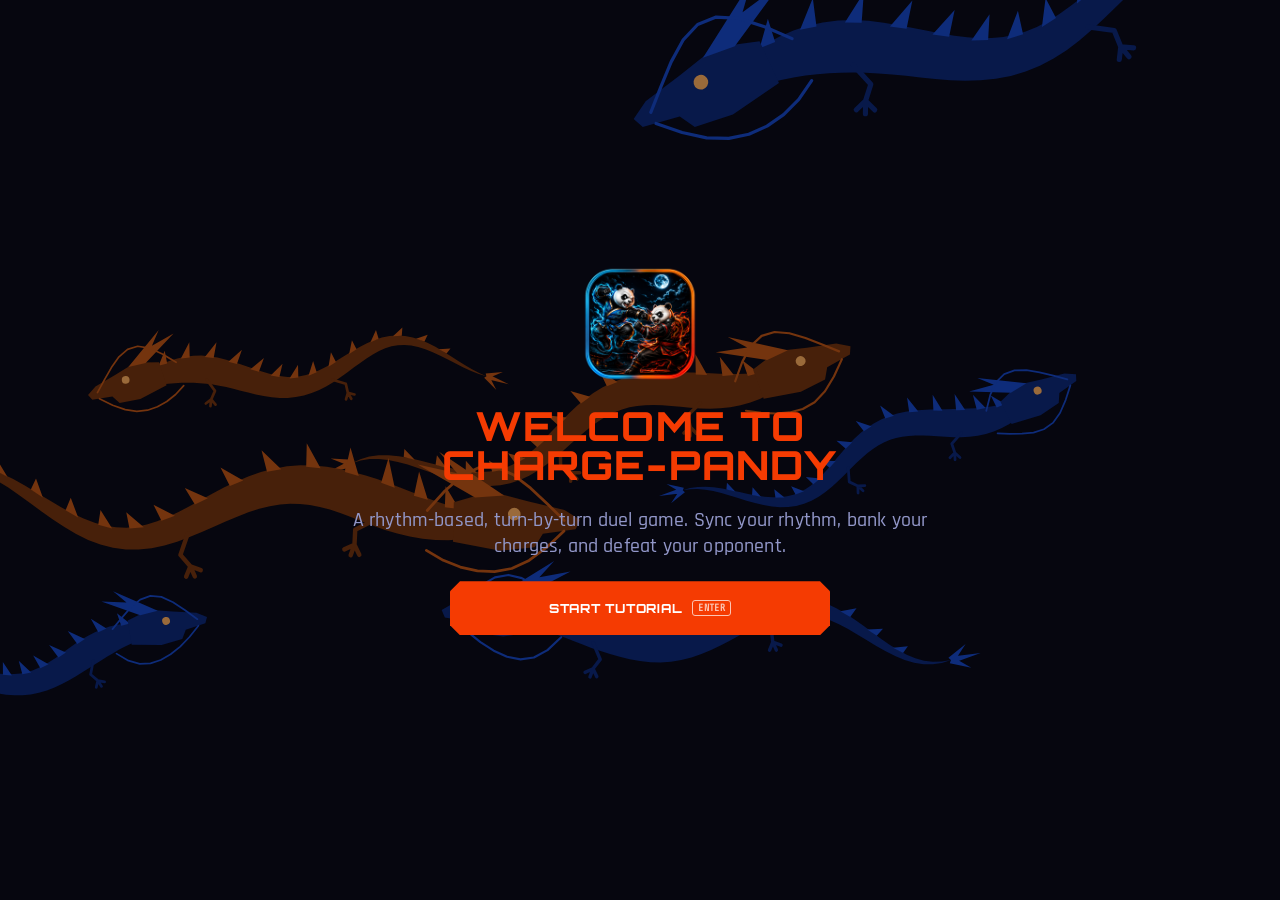
==== commit 00bcb596: "Updated UI into a very aesthetic video game like design :)" ====
--- a/index.html
+++ b/index.html
@@ -12,6 +12,8 @@
 <link href="https://fonts.googleapis.com/css2?family=Orbitron:wght@800&family=Rajdhani:wght@500;700&family=Share+Tech+Mono&display=swap" rel="stylesheet">
 <script>try{document.documentElement.setAttribute('data-theme',localStorage.getItem('cp_theme')||'dark')}catch(e){}</script>
 <link rel="stylesheet" href="css/style.css">
+<link rel="stylesheet" href="css/martial.css">
+<script>try{if(sessionStorage.getItem('cp_swipe')==='1')document.documentElement.classList.add('fx-entering')}catch(e){}</script>
 </head>
 <body data-page="home">
 <div class="shell">
@@ -59,6 +61,7 @@
 <script src="js/store.js"></script>
 <script src="js/engine.js"></script>
 <script src="js/app.js"></script>
+<script src="js/martial.js"></script>
 <script src="js/home.js"></script>
 </body>
 </html>
--- a/css/style.css
+++ b/css/style.css
@@ -527,3 +527,29 @@
 @media (prefers-reduced-motion: reduce) {
   * { animation-duration: .001ms !important; transition-duration: .001ms !important; }
 }
+
+/* ---------- custom scrollbar ---------- */
+* {
+  scrollbar-width: thin;
+  scrollbar-color: var(--orange-soft) var(--panel-2);
+}
+
+::-webkit-scrollbar {
+  width: 6px;
+  height: 6px;
+}
+
+::-webkit-scrollbar-track {
+  background: transparent;
+  border-radius: 3px;
+}
+
+::-webkit-scrollbar-thumb {
+  background: var(--orange-soft);
+  border-radius: 3px;
+  border: 1px solid var(--panel-2);
+}
+
+::-webkit-scrollbar-thumb:hover {
+  background: var(--orange);
+}
--- a/css/martial.css
+++ b/css/martial.css
@@ -0,0 +1,198 @@
+/* ==========================================================================
+   Charge-Pandy - martial-arts layer (website)
+   Loaded after style.css. Everything here is additive.
+   ========================================================================== */
+
+/* ---------- dragons sit behind every screen ---------- */
+.fx-dragons { position: fixed; inset: 0; width: 100%; height: 100%; z-index: 0; pointer-events: none; }
+.fx-dragons-intro { position: absolute; }
+.shell { position: relative; z-index: 1; }
+.intro .box { position: relative; z-index: 1; }
+
+/* ---------- outfit colour picker ---------- */
+.color-row { padding: 12px 14px; display: grid; gap: 10px; }
+.color-row .cr-label { font-family: var(--font-display); font-weight: 800; font-size: 11px; letter-spacing: .06em; text-transform: uppercase; }
+.color-row .cr-name { font-family: var(--font-mono); font-weight: 400; color: var(--ink-dim); margin-left: 8px; letter-spacing: .08em; text-transform: none; }
+.cr-swatches { display: flex; flex-wrap: wrap; gap: 8px; }
+.swatch {
+  width: 28px; height: 28px; padding: 0; border-radius: 50%; border: 2px solid var(--line);
+  cursor: pointer; position: relative; overflow: hidden; outline: none;
+  transition: transform .12s ease, box-shadow .12s ease;
+}
+.swatch:hover { transform: scale(1.14); }
+.swatch:focus-visible { box-shadow: 0 0 0 3px var(--blue-soft); }
+.swatch.active { border-color: var(--ink); box-shadow: 0 0 0 3px var(--orange); }
+
+/* ---------- hover slash + click chop on every control ---------- */
+.btn, .sb-tool, .tab, .menu-btn { position: relative; overflow: hidden; }
+.sb-link, .move, .pick, .tile { overflow: hidden; }
+.btn::after, .sb-tool::after, .tab::after, .move::after, .pick::after, .tile::after, .sb-link::before {
+  content: ""; position: absolute; top: -25%; bottom: -25%; left: -60%; width: 36%;
+  background: linear-gradient(100deg, transparent 0, rgba(255, 255, 255, .34) 50%, transparent 100%);
+  transform: skewX(-24deg); opacity: 0; pointer-events: none; z-index: 2;
+}
+.btn:hover::after, .sb-tool:hover::after, .tab:hover::after, .move:hover:not(:disabled)::after,
+.pick:hover::after, .tile:hover::after, .sb-link:hover::before { animation: fx-slash .55s ease-out; }
+@keyframes fx-slash { 0% { left: -60%; opacity: 0; } 18% { opacity: 1; } 100% { left: 130%; opacity: 0; } }
+
+.fx-chop { animation: fx-chop .24s cubic-bezier(.2, .9, .3, 1.2); }
+@keyframes fx-chop { 0% { transform: scale(1); } 30% { transform: scale(.93) skewX(-3deg); } 100% { transform: scale(1); } }
+
+.fx-strike { position: absolute; width: 0; height: 0; pointer-events: none; z-index: 5; }
+.fx-strike .ring {
+  position: absolute; left: -10px; top: -10px; width: 20px; height: 20px; border-radius: 50%;
+  border: 2px solid var(--orange-soft); opacity: .9; animation: fx-ring .45s ease-out forwards;
+}
+.fx-strike .sl {
+  position: absolute; left: -34px; top: -1px; width: 68px; height: 2px; opacity: 0;
+  background: linear-gradient(90deg, transparent, #fff, transparent);
+  animation: fx-sl .38s ease-out forwards;
+}
+.fx-strike .sl.a { transform: rotate(-32deg); }
+.fx-strike .sl.b { transform: rotate(18deg); animation-delay: .04s; }
+.fx-strike .sl.c { transform: rotate(-78deg); animation-delay: .08s; width: 52px; left: -26px; }
+@keyframes fx-ring { to { transform: scale(7); opacity: 0; } }
+@keyframes fx-sl { 0% { opacity: 0; scale: .2 1; } 30% { opacity: 1; } 100% { opacity: 0; scale: 1.4 1; } }
+
+/* ---------- panda stances ---------- */
+.sprite, .preview img, .tile img, .pick img, .cpu-card img { transform-origin: 50% 100%; }
+.sprite { --dir: 1; animation: fx-stance 2.8s ease-in-out infinite; }
+.sprite.c { --dir: -1; animation-delay: -1.4s; }
+.preview img { animation: fx-stance 2.8s ease-in-out infinite; }
+@keyframes fx-stance {
+  0%, 100% { transform: translateY(0) scale(1, 1); }
+  50% { transform: translateY(-3px) scale(1.012, 1.03); }
+}
+.tile:hover img, .pick:hover img { animation: fx-hop .5s cubic-bezier(.3, 1.4, .5, 1); }
+@keyframes fx-hop {
+  0% { transform: scale(1, 1); } 22% { transform: scale(1.08, .88); }
+  55% { transform: translateY(-9px) scale(.96, 1.08) rotate(-3deg); } 100% { transform: scale(1, 1); }
+}
+
+.sprite.act-charge { animation: act-charge .85s ease-in-out; }
+.sprite.act-charge img { animation: fx-aura .85s ease-out; }
+.sprite.act-shield { animation: act-shield .85s ease-in-out; }
+.sprite.act-boom { animation: act-boom .8s cubic-bezier(.3, .8, .3, 1); }
+.sprite.act-doubleBoom { animation: act-double .85s cubic-bezier(.3, .8, .3, 1); }
+.sprite.act-reflect { animation: act-reflect .85s ease-in-out; }
+.sprite.act-ultimate { animation: act-ult .9s ease-in-out; }
+.sprite.act-ultimate img { animation: fx-aura .9s ease-out; }
+@keyframes act-charge {
+  0% { transform: scale(1, 1); } 30% { transform: scale(1.07, .88); }
+  65% { transform: translateY(-10px) scale(.97, 1.09); } 100% { transform: scale(1, 1); }
+}
+@keyframes fx-aura {
+  0% { filter: drop-shadow(0 0 0 rgba(255, 138, 61, 0)); }
+  45% { filter: drop-shadow(0 0 16px rgba(255, 138, 61, .95)) brightness(1.15); }
+  100% { filter: drop-shadow(0 0 0 rgba(255, 138, 61, 0)); }
+}
+@keyframes act-shield {
+  0% { transform: none; } 25% { transform: translateX(calc(var(--dir) * -8px)) scale(.93, .96); }
+  70% { transform: translateX(calc(var(--dir) * -8px)) scale(.93, .96); } 100% { transform: none; }
+}
+@keyframes act-boom {
+  0% { transform: none; } 18% { transform: translateX(calc(var(--dir) * -14px)) scale(1.04, .94); }
+  38% { transform: translateX(calc(var(--dir) * 64px)) rotate(calc(var(--dir) * 5deg)) scale(1.06, .97); }
+  62% { transform: translateX(calc(var(--dir) * 64px)) rotate(calc(var(--dir) * 5deg)) scale(1.06, .97); }
+  100% { transform: none; }
+}
+@keyframes act-double {
+  0% { transform: none; } 14% { transform: translateX(calc(var(--dir) * 54px)) rotate(calc(var(--dir) * 4deg)); }
+  28% { transform: translateX(calc(var(--dir) * -4px)); }
+  44% { transform: translateX(calc(var(--dir) * 70px)) rotate(calc(var(--dir) * 7deg)) scale(1.08, .96); }
+  70% { transform: translateX(calc(var(--dir) * 70px)) rotate(calc(var(--dir) * 7deg)) scale(1.08, .96); }
+  100% { transform: none; }
+}
+@keyframes act-reflect {
+  0% { transform: perspective(700px) rotateY(0); } 50% { transform: perspective(700px) rotateY(180deg) scale(1.06); }
+  100% { transform: perspective(700px) rotateY(360deg); }
+}
+@keyframes act-ult {
+  0% { transform: none; } 22% { transform: scale(1.1, .86); }
+  48% { transform: translateY(-78px) rotate(calc(var(--dir) * -9deg)) scale(1.12); }
+  66% { transform: translateY(0) scale(1.18, .84); } 82% { transform: scale(.98, 1.04); } 100% { transform: none; }
+}
+/* recoil replaces the old straight bounce when a fighter is hit */
+@keyframes bounce {
+  0% { transform: translate(0, 0) rotate(0); }
+  35% { transform: translate(calc(var(--dir) * -26px), -14px) rotate(calc(var(--dir) * -7deg)); }
+  100% { transform: translate(0, 0) rotate(0); }
+}
+
+/* ---------- impacts: rings, slashes, dust ---------- */
+.fx-impact { position: absolute; width: 0; height: 0; pointer-events: none; z-index: 6; }
+.fx-impact .ring {
+  position: absolute; left: -26px; top: -26px; width: 52px; height: 52px; border-radius: 50%;
+  border: 3px solid var(--orange-soft); animation: fx-shock .6s ease-out forwards;
+}
+.fx-impact .ring.r2 { animation-delay: .1s; border-width: 2px; border-color: var(--blue-soft); opacity: 0; }
+.fx-impact.heavy .ring { border-width: 5px; animation-name: fx-shock-big; }
+.fx-impact.block .ring { border-color: var(--blue-soft); }
+.fx-impact.block .ring.r2 { border-color: #fff; }
+@keyframes fx-shock { 0% { transform: scale(.2); opacity: 1; } 100% { transform: scale(3.4); opacity: 0; } }
+@keyframes fx-shock-big { 0% { transform: scale(.2); opacity: 1; } 100% { transform: scale(5.4); opacity: 0; } }
+.fx-impact .slash {
+  position: absolute; left: -70px; top: -2px; width: 140px; height: 4px; opacity: 0;
+  background: linear-gradient(90deg, transparent, #fff 45%, var(--orange-soft), transparent);
+  animation: fx-slashhit .36s ease-out forwards;
+}
+.fx-impact .s1 { transform: rotate(-35deg); } .fx-impact .s2 { transform: rotate(25deg); animation-delay: .05s; }
+.fx-impact .s3 { transform: rotate(-80deg); animation-delay: .1s; width: 110px; left: -55px; }
+@keyframes fx-slashhit { 0% { opacity: 0; scale: .1 1; } 25% { opacity: 1; } 100% { opacity: 0; scale: 1.25 1; } }
+.fx-impact .dust {
+  position: absolute; left: 0; top: 0; width: var(--sz); height: var(--sz); border-radius: 50%;
+  background: rgba(190, 200, 235, .55); filter: blur(1.5px); opacity: 0; animation: fx-dust .8s ease-out forwards;
+}
+@keyframes fx-dust { 0% { opacity: .9; transform: translate(0, 0) scale(.4); } 100% { opacity: 0; transform: translate(var(--dx), var(--dy)) scale(1.9); } }
+.stage > .inner.fx-shake { animation: fx-shake .38s linear; }
+@keyframes fx-shake {
+  0%, 100% { transform: translate(0, 0); } 15% { transform: translate(-7px, 3px); } 30% { transform: translate(6px, -4px); }
+  45% { transform: translate(-5px, -2px); } 60% { transform: translate(4px, 3px); } 80% { transform: translate(-2px, 1px); }
+}
+
+/* ---------- ink swipe between pages + kung-fu flash ---------- */
+.fx-swipe { position: fixed; inset: 0; z-index: 9999; pointer-events: none; }
+.fx-swipe.edge { background: linear-gradient(100deg, #B5530F, #F2762B); animation: fx-ink-in .34s cubic-bezier(.6, 0, .2, 1) forwards; }
+.fx-swipe.ink { background: #070B2E; animation: fx-ink-in .34s cubic-bezier(.6, 0, .2, 1) .035s both; }
+@keyframes fx-ink-in {
+  from { clip-path: polygon(-45% 0, -45% 0, -65% 100%, -65% 100%); }
+  to { clip-path: polygon(-45% 0, 150% 0, 130% 100%, -65% 100%); }
+}
+.fx-swipe.ink.out { animation: fx-ink-out .42s cubic-bezier(.6, 0, .2, 1) both; }
+.fx-swipe.edge.out { animation: fx-ink-out .42s cubic-bezier(.6, 0, .2, 1) .06s both; }
+@keyframes fx-ink-out {
+  from { clip-path: polygon(-45% 0, 150% 0, 130% 100%, -65% 100%); }
+  to { clip-path: polygon(150% 0, 150% 0, 130% 100%, 130% 100%); }
+}
+html.fx-entering body::after { content: ""; position: fixed; inset: 0; z-index: 9998; background: #070B2E; }
+
+.fx-flash { position: fixed; inset: 0; z-index: 9990; pointer-events: none; }
+.fx-flash .core { position: absolute; inset: 0; background: radial-gradient(circle at 50% 50%, #fff 0, rgba(255, 160, 90, .9) 22%, transparent 62%); animation: fx-core .55s ease-out forwards; }
+.fx-flash i.x1, .fx-flash i.x2 {
+  position: absolute; left: -10%; top: 50%; width: 120%; height: 6px; opacity: 0;
+  background: linear-gradient(90deg, transparent, #fff 40%, #ff9a4d 60%, transparent);
+  animation: fx-xslash .42s ease-out forwards;
+}
+.fx-flash i.x1 { transform: rotate(32deg); } .fx-flash i.x2 { transform: rotate(-32deg); animation-delay: .08s; }
+@keyframes fx-core { 0% { opacity: 0; } 18% { opacity: .95; } 100% { opacity: 0; } }
+@keyframes fx-xslash { 0% { opacity: 0; scale: .1 1; } 30% { opacity: 1; } 100% { opacity: 0; scale: 1.1 1; } }
+
+/* ---------- dialogs enter with a strike ---------- */
+.modal { animation: fx-fade .18s ease-out; }
+.modal .card { animation: fx-pop .3s cubic-bezier(.2, 1.35, .4, 1); }
+@keyframes fx-fade { from { opacity: 0; } to { opacity: 1; } }
+@keyframes fx-pop { 0% { transform: scale(.82) skewX(-3deg); opacity: 0; } 100% { transform: none; opacity: 1; } }
+
+@media (prefers-reduced-motion: reduce) {
+  .sprite, .preview img { animation: none !important; }
+  .fx-swipe, .fx-flash, .fx-strike, .fx-impact { display: none !important; }
+}
+
+/* a fighter that gets hit always shows the recoil, even mid-action */
+.sprite.hit { animation: bounce .32s ease-out; }
+.sprite.hit img { animation: flash .32s ease-out; }
+
+/* the extra colour row must never push the confirm button off short screens */
+.preview { min-height: 190px; }
+.preview img { width: 160px; height: 160px; }
+[data-page="play"] #selectView { overflow-y: auto; }
